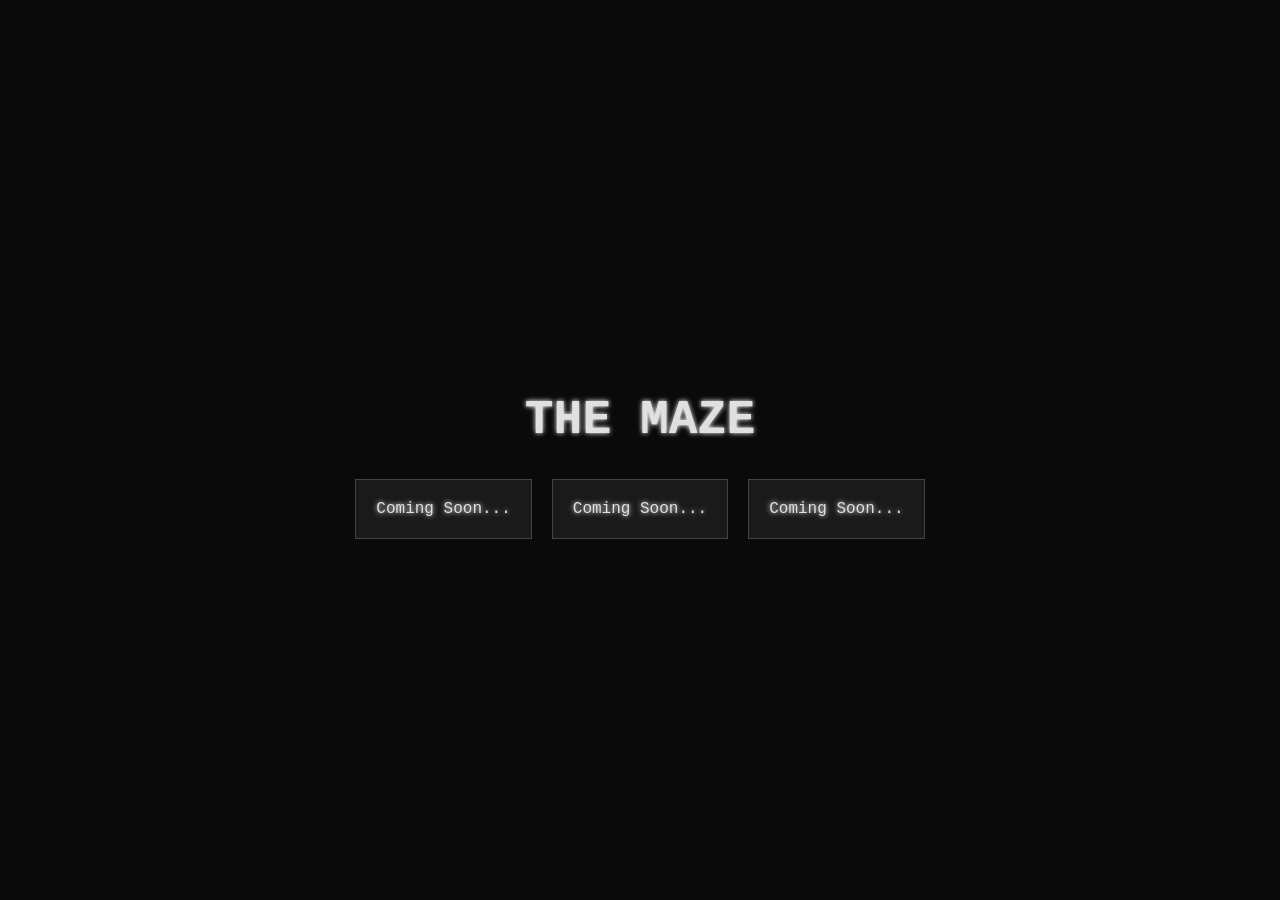
==== index.html @ 1ca6a744 "Initial project structure: Maze hub, specs, and game directories" ====
<!DOCTYPE html>
<html lang="en">
<head>
    <meta charset="UTF-8">
    <meta name="viewport" content="width=device-width, initial-scale=1.0">
    <title>The Maze of Games</title>
    <style>
        body {
            background-color: #0a0a0a;
            color: #e0e0e0;
            font-family: 'Courier New', Courier, monospace;
            display: flex;
            flex-direction: column;
            align-items: center;
            justify-content: center;
            min-height: 100vh;
            margin: 0;
            text-shadow: 0 0 5px #fff;
        }
        h1 { font-size: 3rem; margin-bottom: 2rem; }
        .maze-grid {
            display: grid;
            grid-template-columns: repeat(3, 1fr);
            gap: 20px;
        }
        .game-card {
            padding: 20px;
            border: 1px solid #444;
            background: #1a1a1a;
            text-align: center;
            transition: transform 0.3s, border-color 0.3s;
            text-decoration: none;
            color: inherit;
        }
        .game-card:hover {
            transform: scale(1.05);
            border-color: #fff;
        }
    </style>
</head>
<body>
    <h1>THE MAZE</h1>
    <div class="maze-grid">
        <!-- Games will be injected here -->
        <div class="game-card">Coming Soon...</div>
        <div class="game-card">Coming Soon...</div>
        <div class="game-card">Coming Soon...</div>
    </div>
</body>
</html>
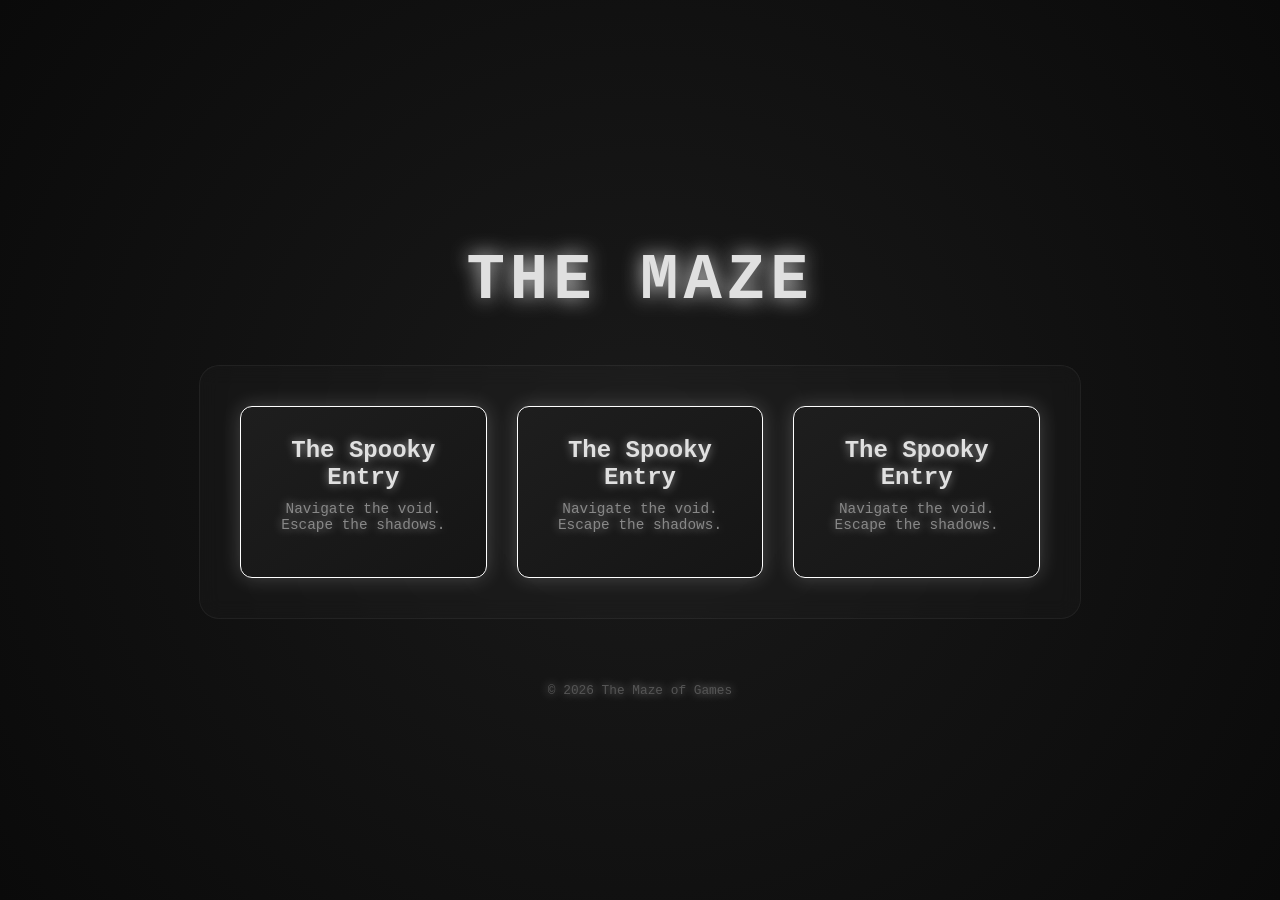
==== commit 84d7b3ef: "Build spec-002: The Echoing Corridor" ====
--- a/index.html
+++ b/index.html
@@ -6,7 +6,7 @@
     <title>The Maze of Games</title>
     <style>
         body {
-            background-color: #0a0a0a;
+            background: radial-gradient(circle at center, #1a1a1a 0%, #0a0a0a 100%);
             color: #e0e0e0;
             font-family: 'Courier New', Courier, monospace;
             display: flex;
@@ -15,36 +15,78 @@
             justify-content: center;
             min-height: 100vh;
             margin: 0;
-            text-shadow: 0 0 5px #fff;
+            text-shadow: 0 0 10px rgba(255, 255, 255, 0.5);
         }
-        h1 { font-size: 3rem; margin-bottom: 2rem; }
+        h1 { 
+            font-size: 4rem; 
+            margin-bottom: 3rem; 
+            letter-spacing: 5px; 
+            text-shadow: 0 0 20px rgba(255, 255, 255, 0.8);
+        }
+        .maze-container {
+            max-width: 800px;
+            width: 90%;
+            padding: 40px;
+            background: rgba(255, 255, 255, 0.02);
+            border-radius: 20px;
+            border: 1px solid rgba(255, 255, 255, 0.05);
+            backdrop-filter: blur(10px);
+        }
         .maze-grid {
             display: grid;
-            grid-template-columns: repeat(3, 1fr);
-            gap: 20px;
+            grid-template-columns: repeat(auto-fit, minmax(200px, 1fr));
+            gap: 30px;
         }
         .game-card {
-            padding: 20px;
-            border: 1px solid #444;
-            background: #1a1a1a;
+            padding: 30px;
+            border: 1px solid #333;
+            background: linear-gradient(145deg, #1e1e1e, #151515);
+            border-radius: 12px;
             text-align: center;
-            transition: transform 0.3s, border-color 0.3s;
+            transition: all 0.4s cubic-bezier(0.175, 0.885, 0.32, 1.275);
             text-decoration: none;
             color: inherit;
+            box-shadow: 0 4px 15px rgba(0,0,0,0.4);
         }
         .game-card:hover {
-            transform: scale(1.05);
+            transform: translateY(-5px) scale(1.05);
             border-color: #fff;
+            box-shadow: 0 10px 30px rgba(255, 255, 255, 0.1);
+        }
+        footer {
+            margin-top: 4rem;
+            font-size: 0.8rem;
+            color: #555;
         }
     </style>
 </head>
 <body>
     <h1>THE MAZE</h1>
-    <div class="maze-grid">
-        <!-- Games will be injected here -->
-        <div class="game-card">Coming Soon...</div>
-        <div class="game-card">Coming Soon...</div>
-        <div class="game-card">Coming Soon...</div>
+    <div class="maze-container">
+        <div class="maze-grid">
+            <!-- Games will be injected here -->
+            <div class="game-card" style="border-color: #fff; box-shadow: 0 0 20px rgba(255,255,255,0.2);">
+                <a href="games/entry.html" style="text-decoration: none; color: inherit;">
+                    <h3 style="margin: 0; font-size: 1.5rem;">The Spooky Entry</h3>
+                    <p style="font-size: 0.9rem; color: #888; margin-top: 10px;">Navigate the void. Escape the shadows.</p>
+                </a>
+            </div>
+            <div class="game-card" style="border-color: #fff; box-shadow: 0 0 20px rgba(255,255,255,0.2);">
+                <a href="games/entry.html" style="text-decoration: none; color: inherit;">
+                    <h3 style="margin: 0; font-size: 1.5rem;">The Spooky Entry</h3>
+                    <p style="font-size: 0.9rem; color: #888; margin-top: 10px;">Navigate the void. Escape the shadows.</p>
+                </a>
+            </div>
+            <div class="game-card" style="border-color: #fff; box-shadow: 0 0 20px rgba(255,255,255,0.2);">
+                <a href="games/entry.html" style="text-decoration: none; color: inherit;">
+                    <h3 style="margin: 0; font-size: 1.5rem;">The Spooky Entry</h3>
+                    <p style="font-size: 0.9rem; color: #888; margin-top: 10px;">Navigate the void. Escape the shadows.</p>
+                </a>
+            </div>
+        </div>
     </div>
+    <footer>
+        &copy; 2026 The Maze of Games
+    </footer>
 </body>
 </html>
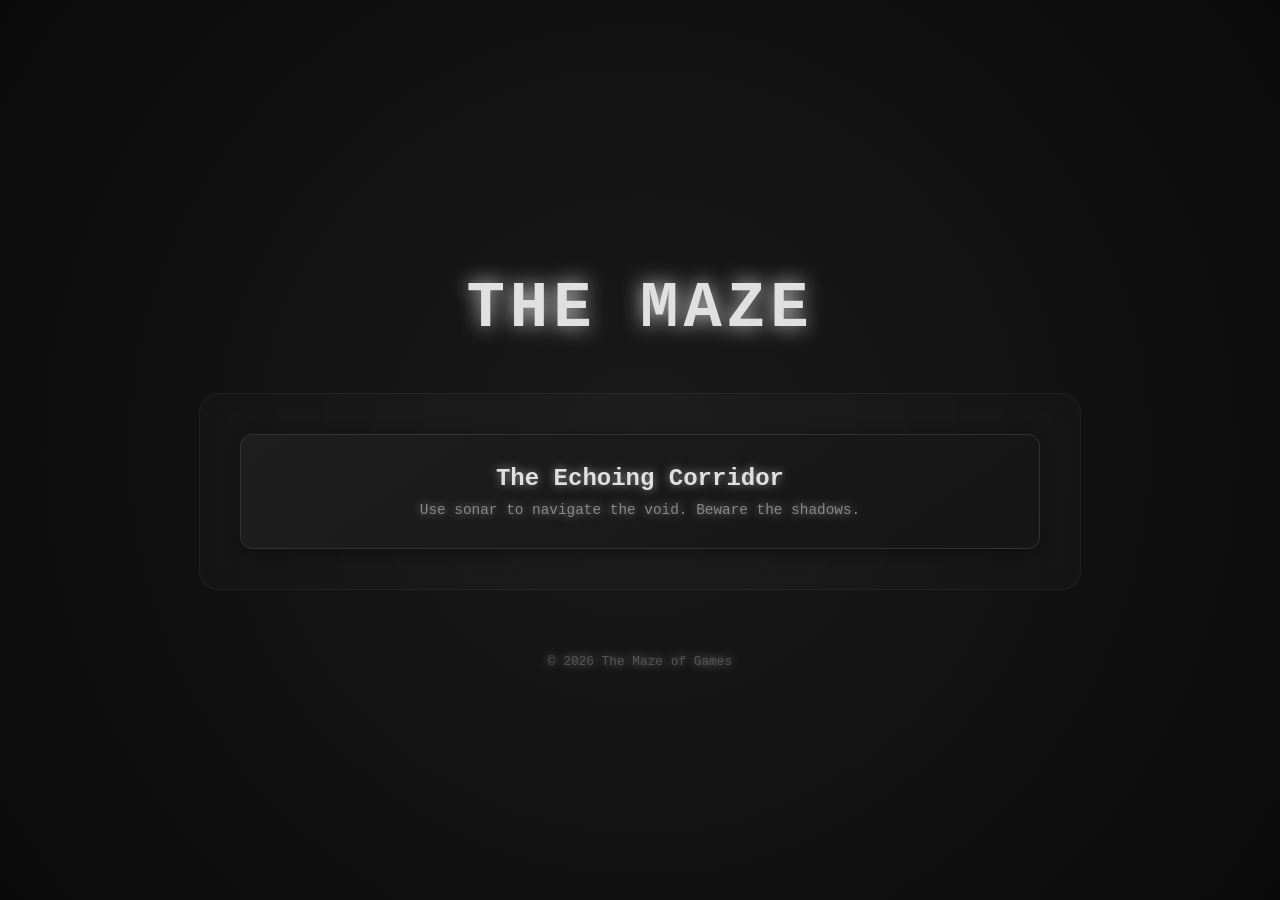
==== commit 7cd42f47: "garden-landscaper: cleanup index.html and remove duplicates" ====
--- a/index.html
+++ b/index.html
@@ -34,7 +34,7 @@
         }
         .maze-grid {
             display: grid;
-            grid-template-columns: repeat(auto-fit, minmax(200px, 1fr));
+            grid-template-columns: repeat(auto-fit, minmax(250px, 1fr));
             gap: 30px;
         }
         .game-card {
@@ -47,11 +47,21 @@
             text-decoration: none;
             color: inherit;
             box-shadow: 0 4px 15px rgba(0,0,0,0.4);
+            display: block;
         }
         .game-card:hover {
             transform: translateY(-5px) scale(1.05);
             border-color: #fff;
             box-shadow: 0 10px 30px rgba(255, 255, 255, 0.1);
+        }
+        .game-card h3 {
+            margin: 0 0 10px 0;
+            font-size: 1.5rem;
+        }
+        .game-card p {
+            font-size: 0.9rem;
+            color: #888;
+            margin: 0;
         }
         footer {
             margin-top: 4rem;
@@ -64,25 +74,11 @@
     <h1>THE MAZE</h1>
     <div class="maze-container">
         <div class="maze-grid">
-            <!-- Games will be injected here -->
-            <div class="game-card" style="border-color: #fff; box-shadow: 0 0 20px rgba(255,255,255,0.2);">
-                <a href="games/entry.html" style="text-decoration: none; color: inherit;">
-                    <h3 style="margin: 0; font-size: 1.5rem;">The Spooky Entry</h3>
-                    <p style="font-size: 0.9rem; color: #888; margin-top: 10px;">Navigate the void. Escape the shadows.</p>
-                </a>
-            </div>
-            <div class="game-card" style="border-color: #fff; box-shadow: 0 0 20px rgba(255,255,255,0.2);">
-                <a href="games/entry.html" style="text-decoration: none; color: inherit;">
-                    <h3 style="margin: 0; font-size: 1.5rem;">The Spooky Entry</h3>
-                    <p style="font-size: 0.9rem; color: #888; margin-top: 10px;">Navigate the void. Escape the shadows.</p>
-                </a>
-            </div>
-            <div class="game-card" style="border-color: #fff; box-shadow: 0 0 20px rgba(255,255,255,0.2);">
-                <a href="games/entry.html" style="text-decoration: none; color: inherit;">
-                    <h3 style="margin: 0; font-size: 1.5rem;">The Spooky Entry</h3>
-                    <p style="font-size: 0.9rem; color: #888; margin-top: 10px;">Navigate the void. Escape the shadows.</p>
-                </a>
-            </div>
+            <!-- Game entries -->
+            <a href="games/echoing_corridor.html" class="game-card">
+                <h3>The Echoing Corridor</h3>
+                <p>Use sonar to navigate the void. Beware the shadows.</p>
+            </a>
         </div>
     </div>
     <footer>
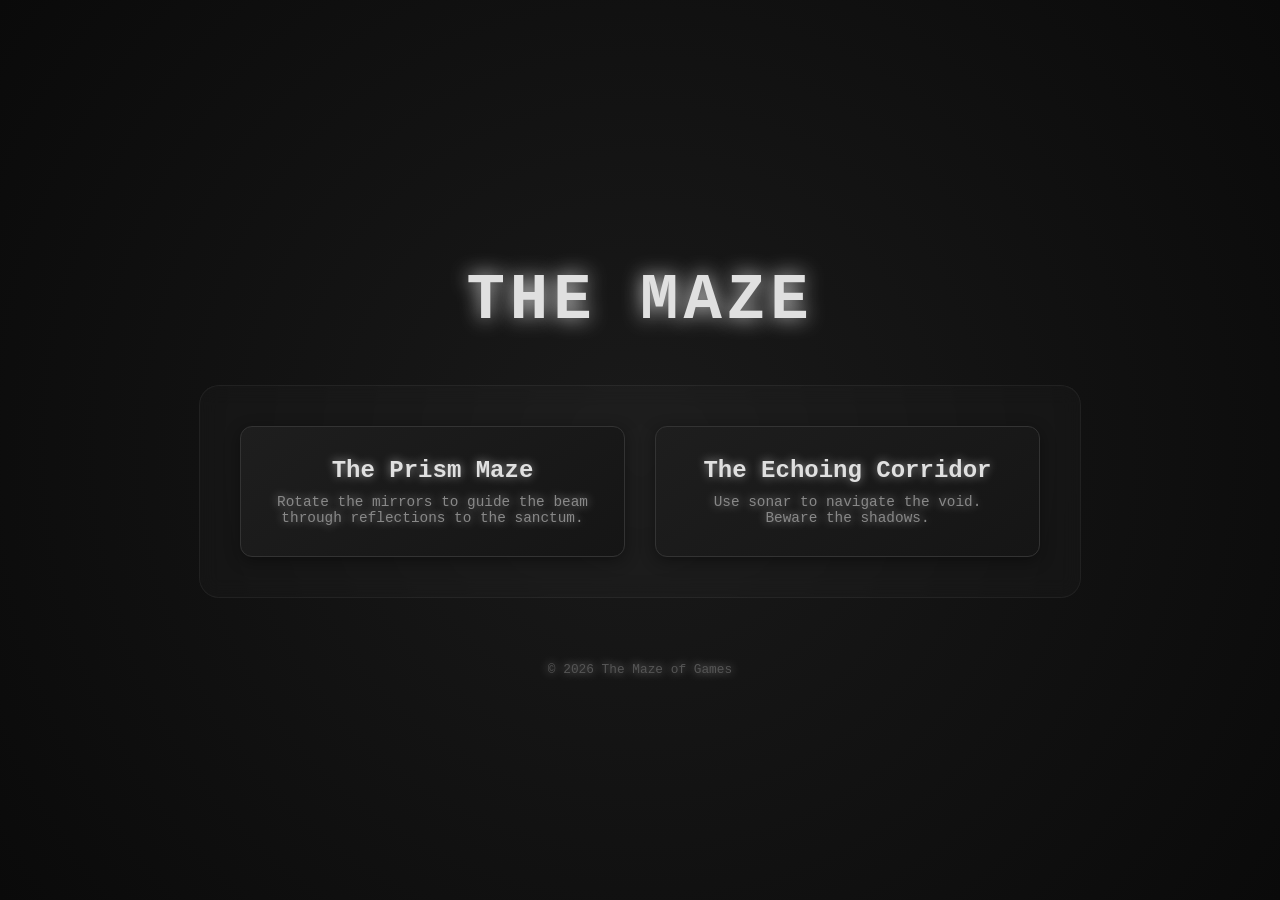
==== commit ce2cb2b2: "garden-landscaper: Standardize UI/UX across games and update index.html" ====
--- a/index.html
+++ b/index.html
@@ -75,6 +75,10 @@
     <div class="maze-container">
         <div class="maze-grid">
             <!-- Game entries -->
+            <a href="games/prism_maze.html" class="game-card">
+                <h3>The Prism Maze</h3>
+                <p>Rotate the mirrors to guide the beam through reflections to the sanctum.</p>
+            </a>
             <a href="games/echoing_corridor.html" class="game-card">
                 <h3>The Echoing Corridor</h3>
                 <p>Use sonar to navigate the void. Beware the shadows.</p>
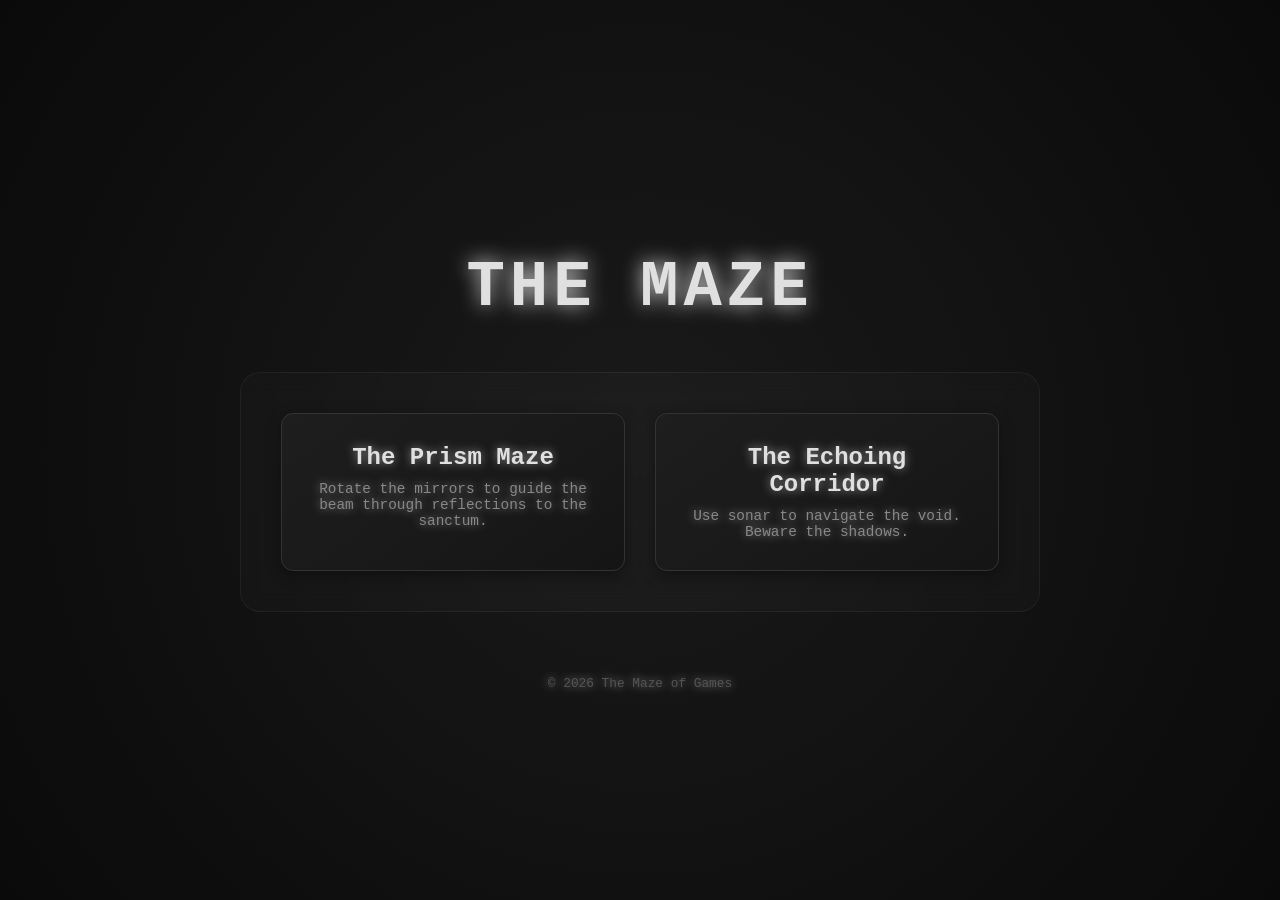
==== commit ba958fad: "style: unify theme and UI components using shared styles.css" ====
--- a/index.html
+++ b/index.html
@@ -4,71 +4,7 @@
     <meta charset="UTF-8">
     <meta name="viewport" content="width=device-width, initial-scale=1.0">
     <title>The Maze of Games</title>
-    <style>
-        body {
-            background: radial-gradient(circle at center, #1a1a1a 0%, #0a0a0a 100%);
-            color: #e0e0e0;
-            font-family: 'Courier New', Courier, monospace;
-            display: flex;
-            flex-direction: column;
-            align-items: center;
-            justify-content: center;
-            min-height: 100vh;
-            margin: 0;
-            text-shadow: 0 0 10px rgba(255, 255, 255, 0.5);
-        }
-        h1 { 
-            font-size: 4rem; 
-            margin-bottom: 3rem; 
-            letter-spacing: 5px; 
-            text-shadow: 0 0 20px rgba(255, 255, 255, 0.8);
-        }
-        .maze-container {
-            max-width: 800px;
-            width: 90%;
-            padding: 40px;
-            background: rgba(255, 255, 255, 0.02);
-            border-radius: 20px;
-            border: 1px solid rgba(255, 255, 255, 0.05);
-            backdrop-filter: blur(10px);
-        }
-        .maze-grid {
-            display: grid;
-            grid-template-columns: repeat(auto-fit, minmax(250px, 1fr));
-            gap: 30px;
-        }
-        .game-card {
-            padding: 30px;
-            border: 1px solid #333;
-            background: linear-gradient(145deg, #1e1e1e, #151515);
-            border-radius: 12px;
-            text-align: center;
-            transition: all 0.4s cubic-bezier(0.175, 0.885, 0.32, 1.275);
-            text-decoration: none;
-            color: inherit;
-            box-shadow: 0 4px 15px rgba(0,0,0,0.4);
-            display: block;
-        }
-        .game-card:hover {
-            transform: translateY(-5px) scale(1.05);
-            border-color: #fff;
-            box-shadow: 0 10px 30px rgba(255, 255, 255, 0.1);
-        }
-        .game-card h3 {
-            margin: 0 0 10px 0;
-            font-size: 1.5rem;
-        }
-        .game-card p {
-            font-size: 0.9rem;
-            color: #888;
-            margin: 0;
-        }
-        footer {
-            margin-top: 4rem;
-            font-size: 0.8rem;
-            color: #555;
-        }
-    </style>
+    <link rel="stylesheet" href="styles.css">
 </head>
 <body>
     <h1>THE MAZE</h1>
--- a/styles.css
+++ b/styles.css
@@ -0,0 +1,115 @@
+body {
+    background: radial-gradient(circle at center, #1a1a1a 0%, #0a0a0a 100%);
+    color: #e0e0e0;
+    font-family: 'Courier New', Courier, monospace;
+    display: flex;
+    flex-direction: column;
+    align-items: center;
+    justify-content: center;
+    min-height: 100vh;
+    margin: 0;
+    text-shadow: 0 0 10px rgba(255, 255, 255, 0.5);
+}
+
+h1 { 
+    font-size: 4rem; 
+    margin-bottom: 3rem; 
+    letter-spacing: 5px; 
+    text-shadow: 0 0 20px rgba(255, 255, 255, 0.8);
+}
+
+.maze-container, .ui-container {
+    max-width: 800px;
+    width: 90%;
+    padding: 40px;
+    background: rgba(255, 255, 255, 0.02);
+    border-radius: 20px;
+    border: 1px solid rgba(255, 255, 255, 0.05);
+    backdrop-filter: blur(10px);
+    box-sizing: border-box;
+}
+
+.maze-grid {
+    display: grid;
+    grid-template-columns: repeat(auto-fit, minmax(250px, 1fr));
+    gap: 30px;
+}
+
+.game-card {
+    padding: 30px;
+    border: 1px solid #333;
+    background: linear-gradient(145deg, #1e1e1e, #151515);
+    border-radius: 12px;
+    text-align: center;
+    transition: all 0.4s cubic-bezier(0.175, 0.885, 0.32, 1.275);
+    text-decoration: none;
+    color: inherit;
+    box-shadow: 0 4px 15px rgba(0,0,0,0.4);
+    display: block;
+}
+
+.game-card:hover {
+    transform: translateY(-5px) scale(1.05);
+    border-color: #fff;
+    box-shadow: 0 10px 30px rgba(255, 255, 255, 0.1);
+}
+
+.game-card h3 {
+    margin: 0 0 10px 0;
+    font-size: 1.5rem;
+}
+
+.game-card p {
+    font-size: 0.9rem;
+    color: #888;
+    margin: 0;
+}
+
+footer {
+    margin-top: 4rem;
+    font-size: 0.8rem;
+    color: #555;
+}
+
+canvas {
+    border: 1px solid rgba(255, 255, 255, 0.05);
+    box-shadow: 0 4px 15px rgba(0,0,0,0.4);
+    background: #000;
+    max-width: 90vw;
+    max-height: 70vh;
+}
+
+.status {
+    font-weight: bold;
+    color: #00d4ff;
+    margin-bottom: 10px;
+    font-size: 1.2rem;
+}
+
+.stats {
+    color: #888;
+    margin-bottom: 10px;
+    font-size: 0.9rem;
+}
+
+.instructions {
+    font-size: 0.9rem;
+    color: #888;
+    max-width: 600px;
+    margin-bottom: 10px;
+}
+
+.noise-bar-container {
+    width: 300px;
+    height: 20px;
+    background: #222;
+    border: 1px solid #444;
+    margin: 10px 0;
+}
+
+#noise-bar {
+    height: 100%;
+    width: 0%;
+    background: #ff4444;
+    transition: width 0.1s;
+}
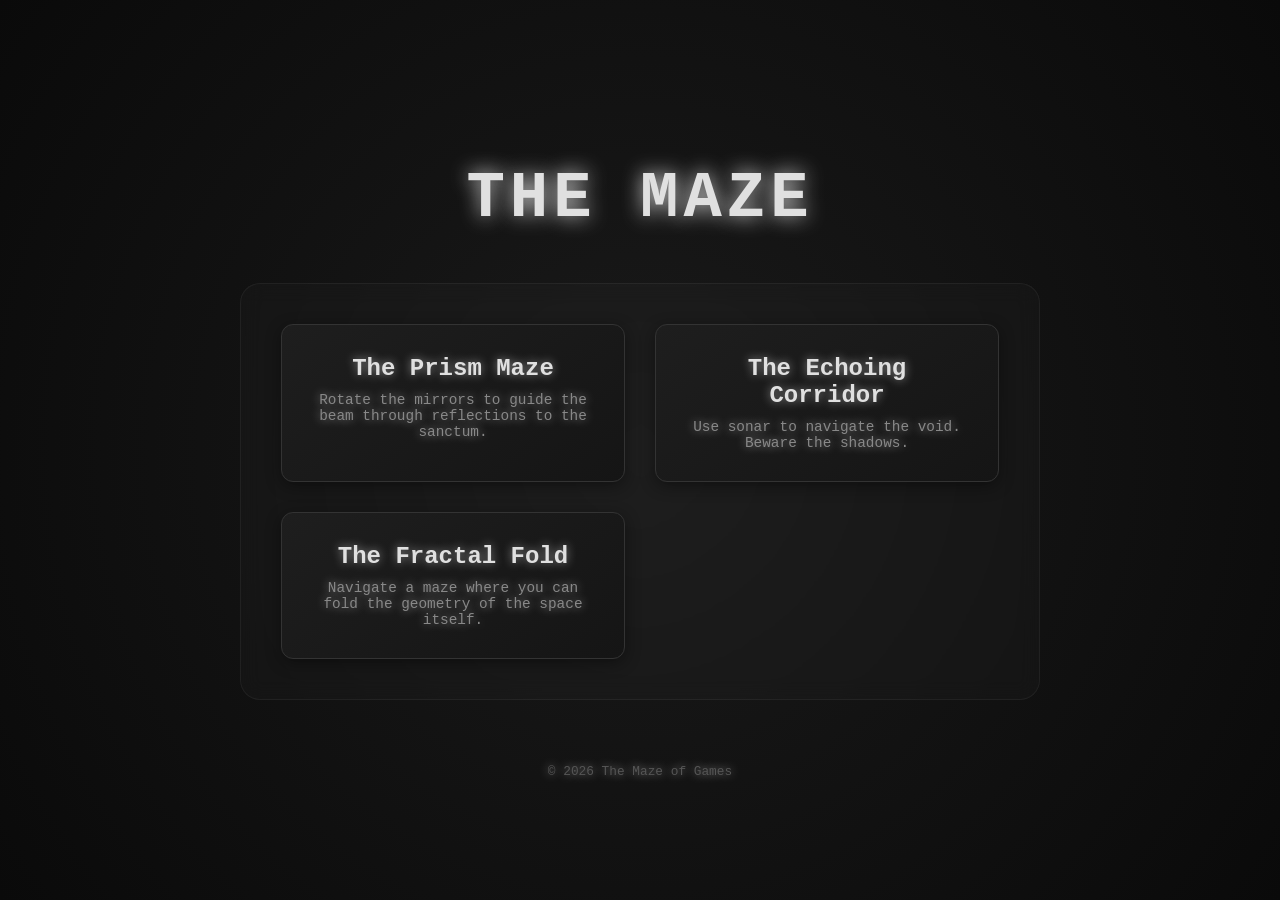
==== commit 192e5c77: "Build Fractal Fold game and update specs" ====
--- a/index.html
+++ b/index.html
@@ -19,6 +19,10 @@
                 <h3>The Echoing Corridor</h3>
                 <p>Use sonar to navigate the void. Beware the shadows.</p>
             </a>
+            <a href="games/fractal_fold.html" class="game-card">
+                <h3>The Fractal Fold</h3>
+                <p>Navigate a maze where you can fold the geometry of the space itself.</p>
+            </a>
         </div>
     </div>
     <footer>
--- a/styles.css
+++ b/styles.css
@@ -107,9 +107,25 @@
     margin: 10px 0;
 }
 
-#noise-bar {
-    height: 100%;
-    width: 0%;
     background: #ff4444;
     transition: width 0.1s;
+    box-shadow: 0 0 10px #ff4444;
 }
+
+.noise-bar-high {
+    animation: pulse-red 0.5s infinite alternate;
+}
+
+@keyframes pulse-red {
+    from { box-shadow: 0 0 5px #ff4444; }
+    to { box-shadow: 0 0 15px #ff4444; }
+}
+
+.critical-time {
+    color: #ff4444;
+    animation: blink 0.5s infinite;
+}
+
+@keyframes blink {
+    50% { opacity: 0.5; }
+}
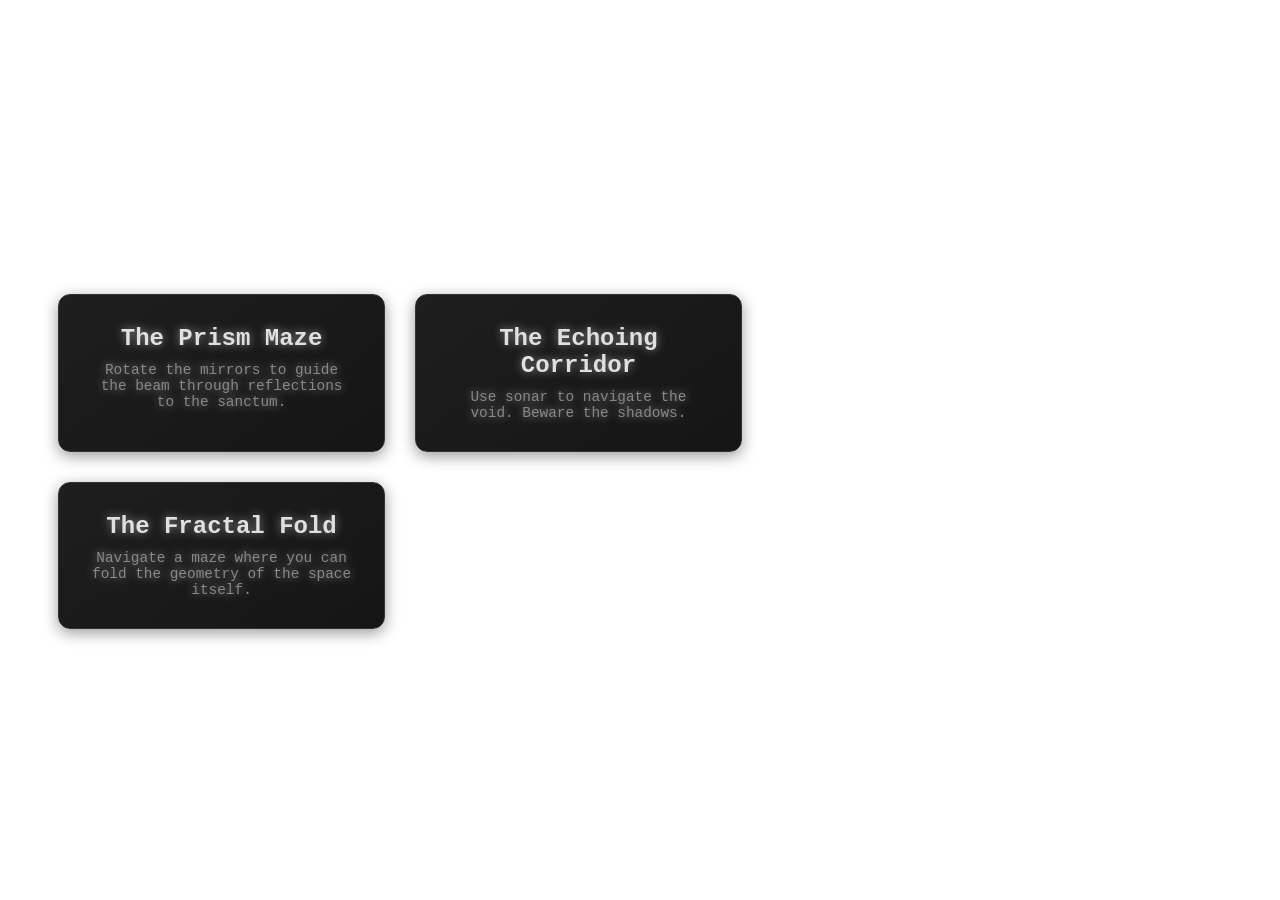
==== commit 59b4bfb6: "Garden Landscaper: Unified UI, removed inline styles, and added visual consistency across games." ====
--- a/index.html
+++ b/index.html
@@ -6,9 +6,9 @@
     <title>The Maze of Games</title>
     <link rel="stylesheet" href="styles.css">
 </head>
-<body>
-    <h1>THE MAZE</h1>
-    <div class="maze-container">
+<body
+    <div class="ui-container">
+        <h1 class="ui-header">THE MAZE</h1>
         <div class="maze-grid">
             <!-- Game entries -->
             <a href="games/prism_maze.html" class="game-card">
@@ -25,8 +25,8 @@
             </a>
         </div>
     </div>
-    <footer>
+    <footer
         &copy; 2026 The Maze of Games
     </footer>
 </body>
-</html>
+
--- a/styles.css
+++ b/styles.css
@@ -107,6 +107,7 @@
     margin: 10px 0;
 }
 
+.noise-bar {
     background: #ff4444;
     transition: width 0.1s;
     box-shadow: 0 0 10px #ff4444;
@@ -129,3 +130,55 @@
 @keyframes blink {
     50% { opacity: 0.5; }
 }
+
+#game-container {
+    position: relative;
+    border: 2px solid #444;
+    padding: 20px;
+    background: #111;
+    box-shadow: 0 0 20px rgba(0,0,0,0.5);
+    border-radius: 8px;
+}
+
+.controls {
+    font-size: 0.9rem;
+    color: #888;
+    margin-top: 10px;
+}
+
+.fold-anim {
+    animation: fold-effect 0.5s ease-in-out;
+}
+
+@keyframes fold-effect {
+    0% { transform: scale(1); }
+    50% { transform: scale(1.05) rotate(2deg); }
+    100% { transform: scale(1); }
+}
+
+.stats-container {
+    display: flex;
+    gap: 15px;
+    margin-bottom: 10px;
+    font-size: 0.9rem;
+    color: #888;
+}
+
+.stats-item {
+    font-weight: bold;
+}
+
+.ui-header {
+    font-size: 2.5rem;
+    margin-bottom: 1rem;
+    text-align: center;
+    color: #fff;
+}
+
+.key {
+    color: #00ffcc;
+    border: 1px solid #00ffcc;
+    padding: 2px 4px;
+    border-radius: 4px;
+    font-weight: bold;
+}
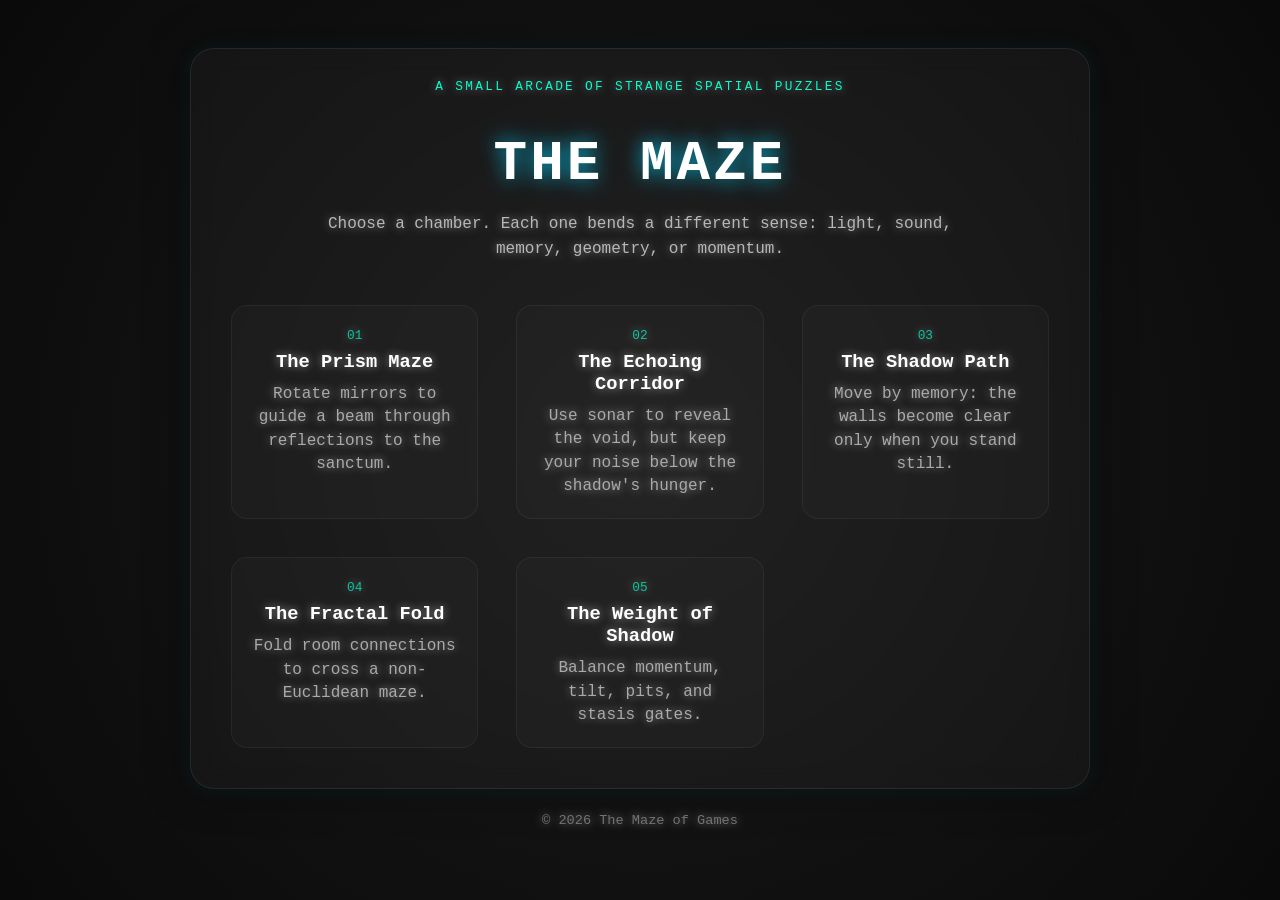
==== commit ea36b5ec: "Polish maze game experience" ====
--- a/index.html
+++ b/index.html
@@ -6,27 +6,39 @@
     <title>The Maze of Games</title>
     <link rel="stylesheet" href="styles.css">
 </head>
-<body
-    <div class="ui-container">
+<body>
+    <main class="ui-container maze-entry">
+        <p class="eyebrow">A small arcade of strange spatial puzzles</p>
         <h1 class="ui-header">THE MAZE</h1>
-        <div class="maze-grid">
-            <!-- Game entries -->
+        <p class="intro">Choose a chamber. Each one bends a different sense: light, sound, memory, geometry, or momentum.</p>
+        <nav class="maze-grid" aria-label="Game list">
             <a href="games/prism_maze.html" class="game-card">
+                <span class="card-index">01</span>
                 <h3>The Prism Maze</h3>
-                <p>Rotate the mirrors to guide the beam through reflections to the sanctum.</p>
+                <p>Rotate mirrors to guide a beam through reflections to the sanctum.</p>
             </a>
             <a href="games/echoing_corridor.html" class="game-card">
+                <span class="card-index">02</span>
                 <h3>The Echoing Corridor</h3>
-                <p>Use sonar to navigate the void. Beware the shadows.</p>
+                <p>Use sonar to reveal the void, but keep your noise below the shadow's hunger.</p>
+            </a>
+            <a href="games/shadow_path.html" class="game-card">
+                <span class="card-index">03</span>
+                <h3>The Shadow Path</h3>
+                <p>Move by memory: the walls become clear only when you stand still.</p>
             </a>
             <a href="games/fractal_fold.html" class="game-card">
+                <span class="card-index">04</span>
                 <h3>The Fractal Fold</h3>
-                <p>Navigate a maze where you can fold the geometry of the space itself.</p>
+                <p>Fold room connections to cross a non-Euclidean maze.</p>
             </a>
-        </div>
-    </div>
-    <footer
-        &copy; 2026 The Maze of Games
-    </footer>
+            <a href="games/weight_of_shadow.html" class="game-card">
+                <span class="card-index">05</span>
+                <h3>The Weight of Shadow</h3>
+                <p>Balance momentum, tilt, pits, and stasis gates.</p>
+            </a>
+        </nav>
+    </main>
+    <footer>&copy; 2026 The Maze of Games</footer>
 </body>
-
+</html>
--- a/styles.css
+++ b/styles.css
@@ -12,173 +12,267 @@
 }
 
 h1 { 
-    font-size: 4rem; 
-    margin-bottom: 3rem; 
-    letter-spacing: 5px; 
-    text-shadow: 0 0 20px rgba(255, 255, 255, 0.8);
-}
-
-.maze-container, .ui-container {
-    max-width: 800px;
-    width: 90%;
-    padding: 40px;
+    font-size: 3.5rem; 
+    margin-bottom: 2rem; 
+    letter-spacing: 3px; 
+    text-shadow: 0 0 20px rgba(0, 212, 255, 0.8);
+    color: #fff;
+}
+
+.ui-container {
+    max-width: 900px;
+    width: 95%;
+    padding: 30px;
+    background: rgba(255, 255, 255, 0.03);
+    border-radius: 24px;
+    border: 1px solid rgba(255, 255, 255, 0.08);
+    backdrop-filter: blur(12px);
+    box-sizing: border-box;
+    box-shadow: 0 0 40px rgba(0, 0, 0, 0.5), 0 0 20px rgba(0, 212, 255, 0.1);
+}
+
+canvas {
+    border: 2px solid rgba(0, 212, 255, 0.3);
+    box-shadow: 0 0 30px rgba(0, 212, 255, 0.2);
+    background: #050505;
+    max-width: 100%;
+    height: auto;
+    border-radius: 12px;
+}
+
+.status {
+    font-weight: bold;
+    color: #00d4ff;
+    margin-bottom: 15px;
+    font-size: 1.4rem;
+    text-shadow: 0 0 10px rgba(0, 212, 255, 0.5);
+}
+
+.stats {
+    color: #aaa;
+    margin-bottom: 20px;
+    font-size: 1rem;
+    letter-spacing: 1px;
+}
+
+.instructions {
+    font-size: 0.95rem;
+    color: #999;
+    max-width: 700px;
+    margin: 20px auto 0;
+    line-height: 1.6;
     background: rgba(255, 255, 255, 0.02);
-    border-radius: 20px;
-    border: 1px solid rgba(255, 255, 255, 0.05);
-    backdrop-filter: blur(10px);
-    box-sizing: border-box;
-}
-
-.maze-grid {
-    display: grid;
-    grid-template-columns: repeat(auto-fit, minmax(250px, 1fr));
-    gap: 30px;
-}
-
-.game-card {
-    padding: 30px;
-    border: 1px solid #333;
-    background: linear-gradient(145deg, #1e1e1e, #151515);
+    padding: 15px;
     border-radius: 12px;
-    text-align: center;
-    transition: all 0.4s cubic-bezier(0.175, 0.885, 0.32, 1.275);
-    text-decoration: none;
-    color: inherit;
-    box-shadow: 0 4px 15px rgba(0,0,0,0.4);
-    display: block;
-}
-
-.game-card:hover {
-    transform: translateY(-5px) scale(1.05);
-    border-color: #fff;
-    box-shadow: 0 10px 30px rgba(255, 255, 255, 0.1);
-}
-
-.game-card h3 {
-    margin: 0 0 10px 0;
-    font-size: 1.5rem;
-}
-
-.game-card p {
-    font-size: 0.9rem;
-    color: #888;
-    margin: 0;
-}
-
-footer {
-    margin-top: 4rem;
-    font-size: 0.8rem;
-    color: #555;
-}
-
-canvas {
-    border: 1px solid rgba(255, 255, 255, 0.05);
-    box-shadow: 0 4px 15px rgba(0,0,0,0.4);
-    background: #000;
-    max-width: 90vw;
-    max-height: 70vh;
-}
-
-.status {
-    font-weight: bold;
-    color: #00d4ff;
-    margin-bottom: 10px;
-    font-size: 1.2rem;
-}
-
-.stats {
-    color: #888;
-    margin-bottom: 10px;
-    font-size: 0.9rem;
-}
-
-.instructions {
-    font-size: 0.9rem;
-    color: #888;
-    max-width: 600px;
-    margin-bottom: 10px;
-}
-
-.noise-bar-container {
-    width: 300px;
-    height: 20px;
-    background: #222;
-    border: 1px solid #444;
-    margin: 10px 0;
-}
-
-.noise-bar {
-    background: #ff4444;
-    transition: width 0.1s;
-    box-shadow: 0 0 10px #ff4444;
-}
-
-.noise-bar-high {
-    animation: pulse-red 0.5s infinite alternate;
-}
-
-@keyframes pulse-red {
-    from { box-shadow: 0 0 5px #ff4444; }
-    to { box-shadow: 0 0 15px #ff4444; }
+}
+
+.controls {
+    margin-top: 15px;
+}
+
+.key {
+    color: #00ffcc;
+    border: 1px solid #00ffcc;
+    padding: 2px 6px;
+    border-radius: 4px;
+    font-weight: bold;
+    background: rgba(0, 255, 204, 0.1);
 }
 
 .critical-time {
     color: #ff4444;
-    animation: blink 0.5s infinite;
-}
-
-@keyframes blink {
-    50% { opacity: 0.5; }
-}
-
-#game-container {
-    position: relative;
-    border: 2px solid #444;
-    padding: 20px;
-    background: #111;
-    box-shadow: 0 0 20px rgba(0,0,0,0.5);
-    border-radius: 8px;
-}
-
-.controls {
-    font-size: 0.9rem;
-    color: #888;
-    margin-top: 10px;
-}
-
-.fold-anim {
-    animation: fold-effect 0.5s ease-in-out;
-}
-
-@keyframes fold-effect {
-    0% { transform: scale(1); }
-    50% { transform: scale(1.05) rotate(2deg); }
-    100% { transform: scale(1); }
+    animation: pulse-red 0.8s infinite alternate;
+    text-shadow: 0 0 15px rgba(255, 68, 68, 0.6);
+}
+
+@keyframes pulse-red {
+    from { transform: scale(1); opacity: 1; }
+    to { transform: scale(1.05); opacity: 0.8; }
+}
+
+.ui-container:hover {
+    border-color: rgba(0, 212, 255, 0.2);
+    transition: border-color 0.5s ease;
 }
 
 .stats-container {
     display: flex;
     gap: 15px;
-    margin-bottom: 10px;
+    margin-bottom: 20px;
+    justify-content: center;
+}
+
+.stats-item {
+    color: #aaa;
     font-size: 0.9rem;
-    color: #888;
-}
-
-.stats-item {
-    font-weight: bold;
-}
-
-.ui-header {
-    font-size: 2.5rem;
-    margin-bottom: 1rem;
+    letter-spacing: 1px;
+}
+
+.btn-link {
+    color: #00d4ff;
+    text-decoration: none;
+    border: 1px solid #00d4ff;
+    padding: 8px 16px;
+    border-radius: 8px;
+    transition: all 0.3s ease;
+    display: inline-block;
+    margin-top: 10px;
+}
+
+.btn-link:hover {
+    background: rgba(0, 212, 255, 0.1);
+    box-shadow: 0 0 15px rgba(0, 212, 255, 0.3);
+    transform: translateY(-2px);
+}
+
+.game-card {
+    display: block;
+    padding: 20px;
+    margin: 10px;
+    background: rgba(255, 255, 255, 0.02);
+    border: 1px solid rgba(255, 255, 255, 0.05);
+    border-radius: 16px;
+    text-decoration: none;
+    color: inherit;
+    transition: all 0.3s ease;
+}
+
+.game-card:hover {
+    border-color: rgba(0, 212, 255, 0.4);
+    background: rgba(255, 255, 255, 0.05);
+    transform: translateY(-3px);
+    box-shadow: 0 10px 30px rgba(0, 0, 0, 0.5);
+}
+
+.noise-bar-container {
+    width: 100%;
+    height: 10px;
+    background: rgba(255, 255, 255, 0.1);
+    border-radius: 5px;
+    overflow: hidden;
+    margin-top: 10px;
+}
+
+.noise-bar {
+    height: 100%;
+    background: #ff4444;
+    width: 0%;
+    transition: width 0.3s ease;
+}
+
+
+.maze-entry {
     text-align: center;
+}
+
+.eyebrow {
+    color: #00ffcc;
+    letter-spacing: 0.18em;
+    text-transform: uppercase;
+    font-size: 0.8rem;
+    margin: 0 0 0.75rem;
+}
+
+.intro {
+    color: #b8b8b8;
+    max-width: 680px;
+    margin: -1rem auto 2rem;
+    line-height: 1.6;
+}
+
+.maze-grid {
+    display: grid;
+    grid-template-columns: repeat(auto-fit, minmax(220px, 1fr));
+    gap: 18px;
+    width: 100%;
+}
+
+.card-index {
+    display: inline-block;
+    color: #00ffcc;
+    opacity: 0.75;
+    font-size: 0.8rem;
+    margin-bottom: 0.5rem;
+}
+
+.game-card h3 {
+    margin: 0 0 0.65rem;
     color: #fff;
 }
 
-.key {
-    color: #00ffcc;
-    border: 1px solid #00ffcc;
-    padding: 2px 4px;
-    border-radius: 4px;
-    font-weight: bold;
-}
+.game-card p {
+    margin: 0;
+    color: #aaa;
+    line-height: 1.45;
+}
+
+#status,
+.status {
+    font-weight: bold;
+    color: #00d4ff;
+    margin: 15px 0;
+    font-size: 1.1rem;
+    text-shadow: 0 0 10px rgba(0, 212, 255, 0.5);
+}
+
+#noise-bar {
+    height: 100%;
+    width: 0%;
+    background: linear-gradient(90deg, #00ffcc, #ffd166, #ff4444);
+    transition: width 0.3s ease, filter 0.3s ease;
+}
+
+.noise-bar-high {
+    filter: drop-shadow(0 0 10px #ff4444);
+}
+
+.game-nav {
+    margin-top: 18px;
+    display: flex;
+    justify-content: center;
+    gap: 12px;
+    flex-wrap: wrap;
+}
+
+.fold-anim {
+    animation: fold-warp 320ms ease-in-out;
+}
+
+@keyframes fold-warp {
+    0% { transform: perspective(800px) rotateY(0deg) scale(1); filter: hue-rotate(0deg); }
+    50% { transform: perspective(800px) rotateY(8deg) scale(0.98); filter: hue-rotate(70deg); }
+    100% { transform: perspective(800px) rotateY(0deg) scale(1); filter: hue-rotate(0deg); }
+}
+
+#status-overlay {
+    display: none;
+    margin-top: 10px;
+    color: #00ffcc;
+    font-weight: bold;
+}
+
+footer {
+    margin: 24px 0;
+    color: #777;
+    font-size: 0.85rem;
+}
+
+@media (max-width: 720px) {
+    body {
+        justify-content: flex-start;
+        padding: 16px 0;
+    }
+
+    h1 {
+        font-size: 2.2rem;
+    }
+
+    .ui-container {
+        padding: 18px;
+    }
+
+    .stats-container {
+        flex-direction: column;
+        gap: 6px;
+    }
+}
